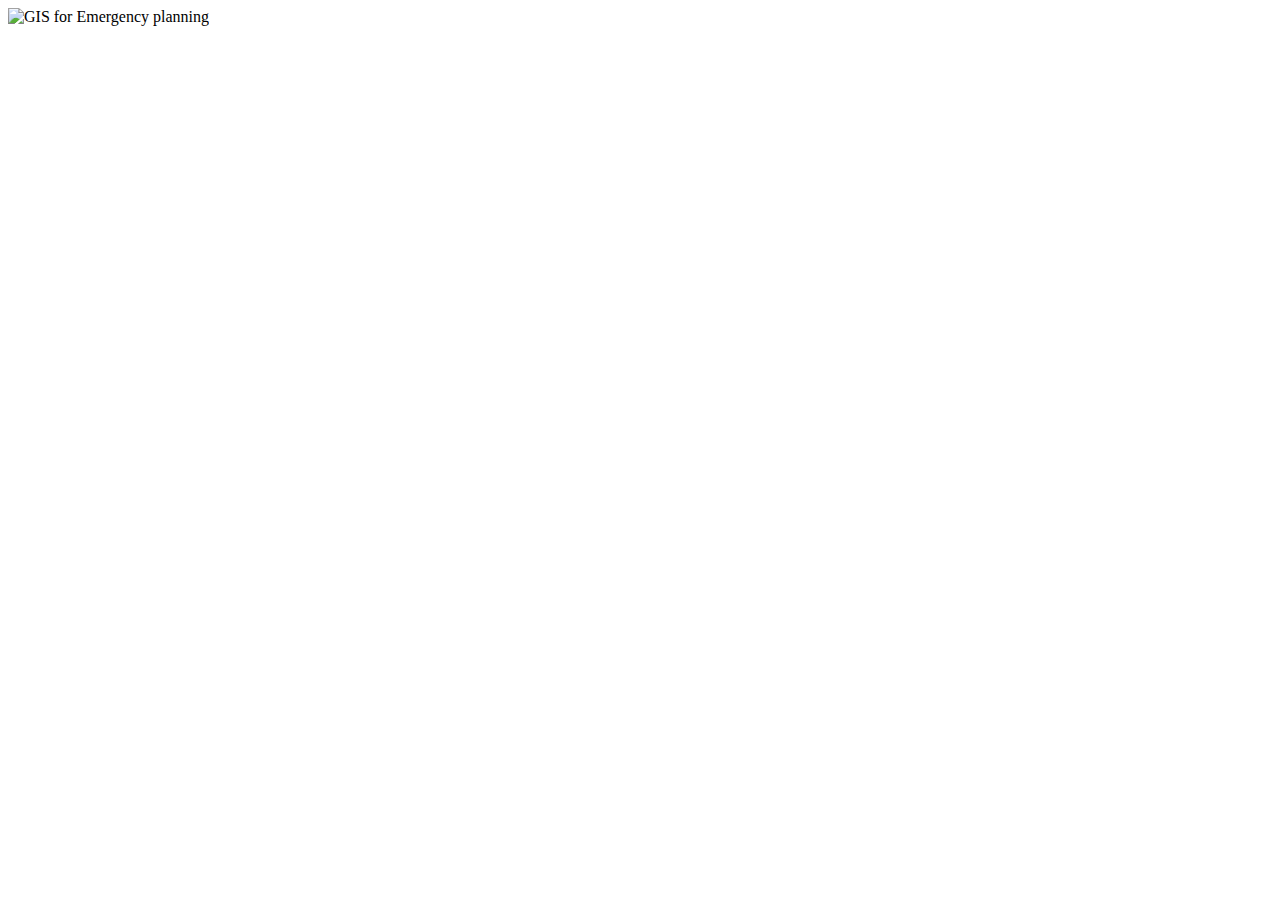
==== GIS_Emergency_Plan.htm @ dea2ff82 "qualifications, contact details and projects" ====
<!DOCTYPE html>
<html lang="en">
<head>
    <meta charset="UTF-8">
    <meta http-equiv="X-UA-Compatible" content="IE=edge">
    <meta name="viewport" content="width=device-width, initial-scale=1.0">
    <title>Document</title>
</head>
<body>
<img src="images/road_flooding.jpg" alt="GIS for Emergency planning">    
</body>
</html>
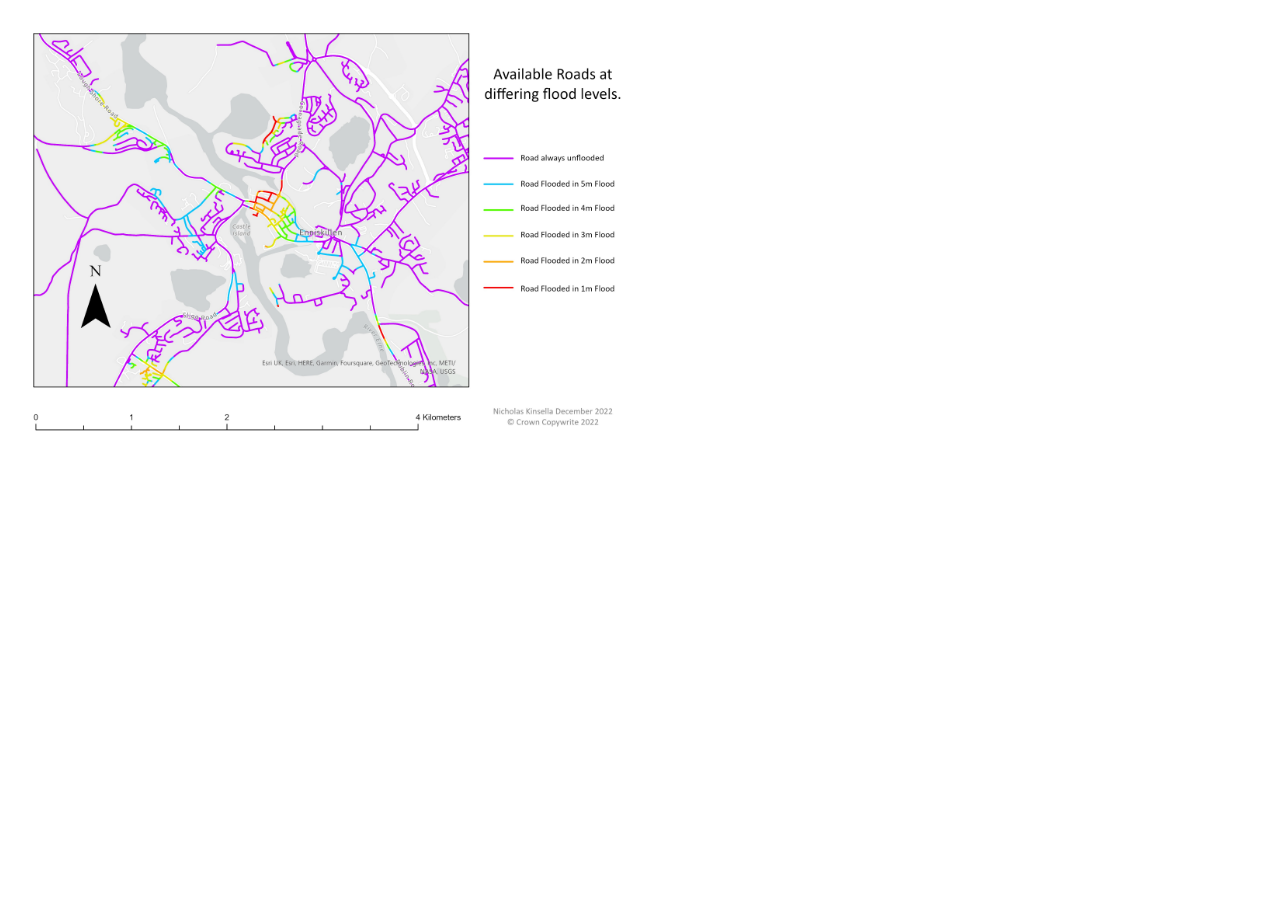
==== commit 7527835d: "Added CSS link to project pages" ====
--- a/GIS_Emergency_Plan.htm
+++ b/GIS_Emergency_Plan.htm
@@ -5,6 +5,7 @@
     <meta http-equiv="X-UA-Compatible" content="IE=edge">
     <meta name="viewport" content="width=device-width, initial-scale=1.0">
     <title>Document</title>
+    <link rel="stylesheet" type="text/css" href="style.css">
 </head>
 <body>
 <img src="images/road_flooding.jpg" alt="GIS for Emergency planning">    
--- a/style.css
+++ b/style.css
@@ -0,0 +1,4 @@
+img {
+    max-width: 50%;
+    height: auto;
+  }